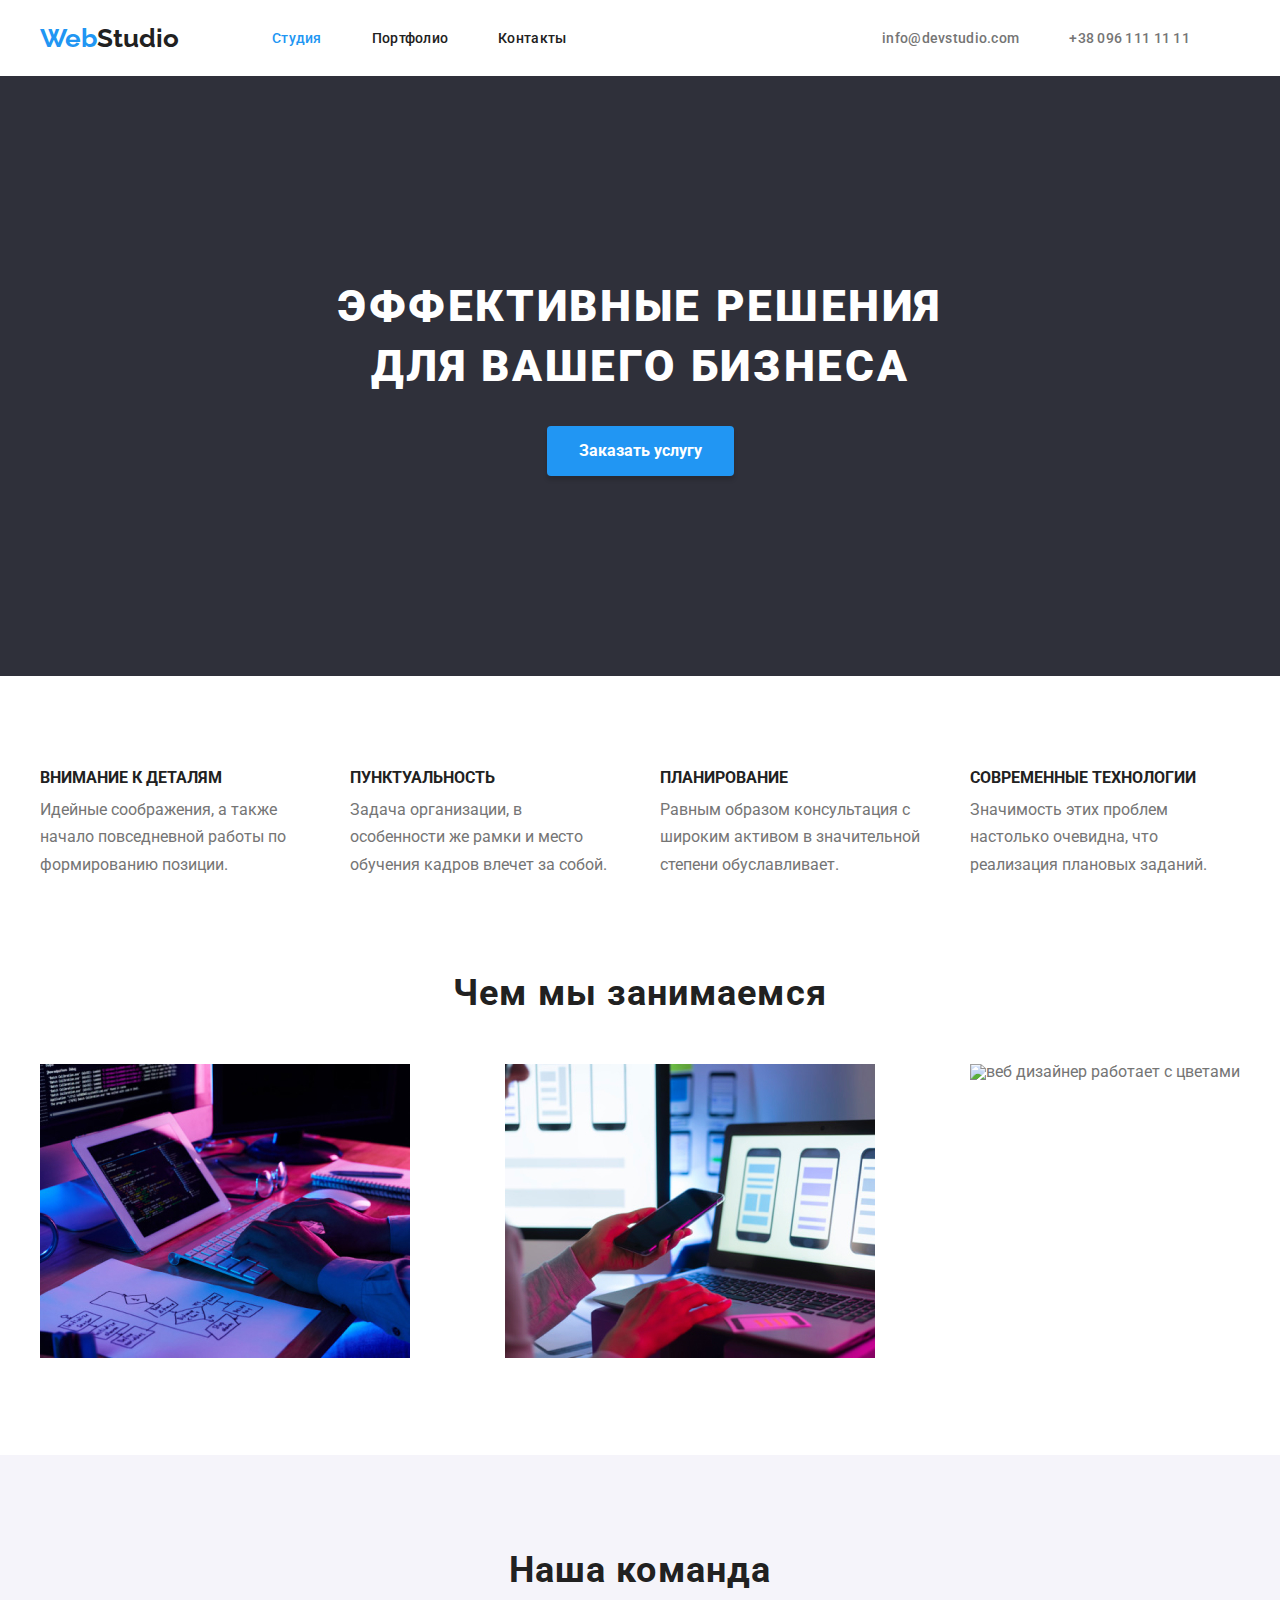
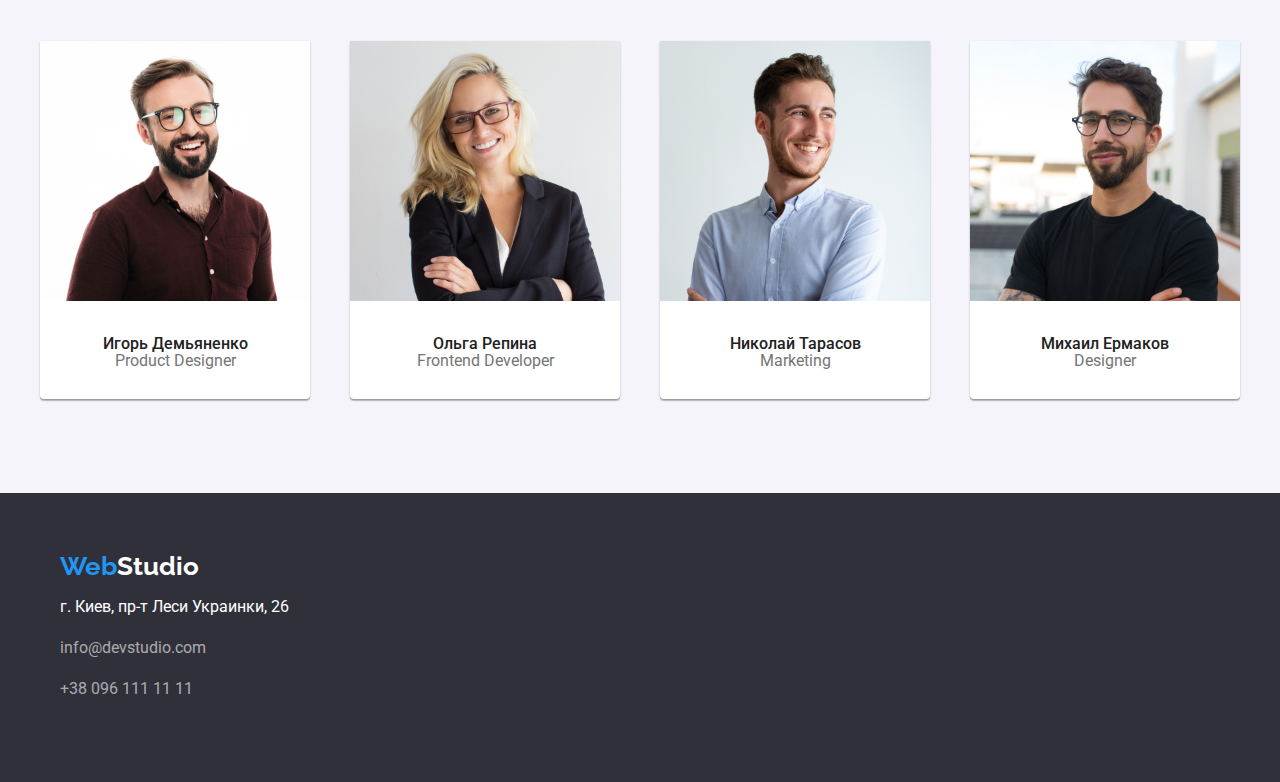
==== index.html @ 46d7d1af "push me, and then just touch me, till i can get my satisfaction" ====
<!DOCTYPE html>
<html lang="ru">
  <head>
    <meta charset="UTF-8" />
    <meta name="viewport" content="width=device-width, initial-scale=1.0" />
    <title>WebStudio</title>
    <link rel="stylesheet" href="./css/reset.css" />
    <link rel="stylesheet" href="./css/style.css" />
    <link
      href="https://fonts.googleapis.com/css2?family=Raleway:wght@700&display=swap"
      rel="stylesheet"
    />
    <link
      href="https://fonts.googleapis.com/css2?family=Roboto:wght@400;500;700;900&display=swap"
      rel="stylesheet"
    />
  </head>
  <body>
    <!--  HEADER -->
    <header class="header">
      <div class="container">
        <nav class="navigation">
          <a href="./index.html" class="logo"
            >Web<span class="logo-header">Studio</span></a
          >
          <ul class="navigation-menu">
            <li class="menu-item">
              <a href="./index.html" class="navigation-menu-link active"
                >Студия</a
              >
            </li>
            <li class="menu-item">
              <a href="./portfolio.html" class="navigation-menu-link"
                >Портфолио</a
              >
            </li>
            <li class="menu-item">
              <a href="" class="navigation-menu-link">Контакты</a>
            </li>
          </ul>
        </nav>
        <div class="contacts">
          <a href="mailto:info@devstudio.com" class="contacts-link"
            >info@devstudio.com</a
          >
          <a href="tel:+38 096 111 11 11" class="contacts-link"
            >+38 096 111 11 11</a
          >
        </div>
      </div>
    </header>
    <!-- Герой с кнопкой -->
    <main class="main">
      <section class="section-hero">
        <div class="container">
          <h1 class="hero-text">Эффективные решения для вашего бизнеса</h1>
          <button type="button" class="button-hero">Заказать услугу</button>
        </div>
      </section>
      <!-- Особенности -->
      <section class="section">
        <div class="container features">
          <h2 class="hide-text">Особенности</h2>
          <ul class="features-list">
            <li>
              <h3 class="features-title">Внимание к деталям</h3>
              <p class="features-text">
                Идейные соображения, а также начало повседневной работы по
                формированию позиции.
              </p>
            </li>
            <li>
              <h3 class="features-title">Пунктуальность</h3>
              <p class="features-text">
                Задача организации, в особенности же рамки и место обучения
                кадров влечет за собой.
              </p>
            </li>
            <li>
              <h3 class="features-title">Планирование</h3>
              <p class="features-text">
                Равным образом консультация с широким активом в значительной
                степени обуславливает.
              </p>
            </li>
            <li>
              <h3 class="features-title">Современные технологии</h3>
              <p class="features-text">
                Значимость этих проблем настолько очевидна, что реализация
                плановых заданий.
              </p>
            </li>
          </ul>
        </div>
      </section>
      <!-- Чем мы занимаемся (3 фото) -->
      <section class="section-business">
        <div class="container">
          <h2 class="section-name">Чем мы занимаемся</h2>
          <ul class="business">
            <li>
              <img
                src="./images/Programer.jpg"
                alt="идёт работа програмиста"
                width="370"
              />
            </li>
            <li>
              <img
                src="./images/UI UX.jpg"
                alt="разработка мобильныx приложений"
                width="370"
              />
            </li>
            <li>
              <img
                src="./images/веб-дизайн.jpg"
                alt="веб дизайнер работaет с цветами"
                width="370"
              />
            </li>
          </ul>
        </div>
      </section>
      <!-- Наша Команда -->
      <section class="section-team">
        <div class="container">
          <h2 class="section-name">Наша команда</h2>
          <ul class="our-team-list">
            <li class="our-team-item">
              <img
                src="./images/ПростоИгорь.jpg"
                alt="Игорь, продакт дизайнер"
                width="270"
              />
              <div class="our-team-block">
                <h3 class="team-name">Игорь Демьяненко</h3>
                <p>Product Designer</p>
              </div>
            </li>
            <li class="our-team-item">
              <img
                src="./images/Репина.jpg"
                alt="Ольга, фронтенд разработчик"
                width="270"
              />
              <div class="our-team-block">
                <h3 class="team-name">Ольга Репина</h3>
                <p>Frontend Developer</p>
              </div>
            </li>
            <li class="our-team-item">
              <img
                src="./images/Тарасов.jpg"
                alt="Николай, маркетолог"
                width="270"
              />
              <div class="our-team-block">
                <h3 class="team-name">Николай Тарасов</h3>
                <p>Marketing</p>
              </div>
            </li>
            <li class="our-team-item">
              <img
                src="./images/Ерамков.jpg"
                alt="Михаил, дизайнер"
                width="270"
              />
              <div class="our-team-block">
                <h3 class="team-name">Михаил Ермаков</h3>
                <p>Designer</p>
              </div>
            </li>
          </ul>
        </div>
      </section>
    </main>
    <!-- FOOTER -->
    <footer class="footer">
      <div class="container">
        <a href="./index.html" class="logo"
          >Web<span class="logo-footer">Studio</span></a
        >
        <address>
          <ul>
            <li>
              <a href="" class="footer-address"
                >г. Киев, пр-т Леси Украинки, 26</a
              >
              <br />
            </li>
            <li>
              <a href="mailto:info@devstudio.com" class="footer-contacts"
                >info@devstudio.com</a
              >
              <br />
            </li>
            <li>
              <a href="tel:+38 096 111 11 11" class="footer-contacts"
                >+38 096 111 11 11</a
              >
              <br />
            </li>
          </ul>
        </address>
      </div>
    </footer>
  </body>
</html>
---- css/style.css ----
/* Сохраняем палитру цветов */

:root {
  --primary-text-color: #757575;
  --title-text-color: #212121;
  --accent-color: #2196f3;
  --background-color: #2f303a;
  --background-team-color: rgba(245, 244, 250, 1);
  --primary-white-color: #ffffff;
  --contacts-text-color: rgba(117, 117, 117, 1);
  --footer-address-color: rgba(255, 255, 255, 0.6);
}

body {
  color: var(--primary-text-color);
  font-family: Roboto, sans-serif;
}

a {
  text-decoration: none;
  color: var(--title-text-color);
}

.container {
  max-width: 1200px;
  margin: 0 auto;
}

.section-name {
  font-family: "Roboto", sans-serif;
  font-weight: 700;
  font-size: 36px;
  line-height: 42px;
  text-align: center;
  letter-spacing: 0.03em;
  color: var(--title-text-color);
  margin-bottom: 50px;
}

/* HEADER */

.header {
  padding: 25px 0px;
}

.header .container {
  display: flex;
  justify-content: space-between;
  align-items: center;
}

.logo {
  font-family: "Raleway", sans-serif;
  font-weight: 700;
  font-size: 26px;
  text-decoration: none;
  margin-right: 93px;
  color: var(--accent-color);
}

.logo-header {
  color: var(--title-text-color);
}

.navigation {
  display: flex;
  align-items: center;
}

.menu-item {
  margin-right: 50px;
}

.navigation-menu {
  display: flex;
  text-decoration: none;
}

.navigation-menu-link {
  font-family: "Roboto", sans-serif;
  font-weight: 500;
  font-size: 14px;
  letter-spacing: 0.02em;
  text-decoration: none;
  color: #212121;
  transition: 0.4s;
}
.navigation-menu-link:hover,
.navigation-menu-link:focus {
  color: #2196f3;
}

.contacts {
  display: flex;
}

.contacts-link {
  font-family: "Roboto", sans-serif;
  font-weight: 500;
  font-size: 14px;
  letter-spacing: 0.02em;
  text-decoration: none;
  color: #757575;
  margin-right: 50px;
  transition: 0.4s;
}

.contacts-link:hover,
.contacts-link:focus {
  color: var(--accent-color);
}

.active {
  color: var(--accent-color);
}

/* Герой с кнопкой */
.section-hero {
  background-color: #2f303a;
  text-align: center;
  padding: 200px 0;
}
.hero-text {
  font-family: "Roboto", sans-serif;
  font-weight: 900;
  font-size: 44px;
  line-height: 60px;
  letter-spacing: 0.06em;
  text-transform: uppercase;
  color: rgb(255, 255, 255);
  display: flex;
  max-width: 696px;
  margin: 0 auto;
  justify-content: center;
  margin-bottom: 30px;
}
.button-hero {
  font-family: "Roboto", sans-serif;
  font-weight: 700;
  font-size: 16px;
  line-height: 30px;
  background-color: #2196f3;
  color: #ffffff;
  border-radius: 4px;
  box-shadow: 0px 4px 4px rgba(0, 0, 0, 0.15);
  border: none;
  padding: 10px 32px;
}

/* Особенности */

.hide-text {
  display: none;
}

.features {
  padding: 94px 0px;
}

.features-list {
  display: flex;
  box-sizing: border-box;
  justify-content: space-between;
}

.features-title {
  display: flex;
  color: var(--title-text-color);
  font-weight: 700;
  padding-bottom: 10px;
  text-transform: uppercase;
}

.features-text {
  display: flex;
  font-weight: 400;
  max-width: 270px;
  line-height: 1.71;
}

/* Чем мы занимаемся (3 фото) */

.section-business {
  padding-bottom: 94px;
}

.business {
  display: flex;
  justify-content: space-between;
  flex-wrap: wrap;
}

/* Наша Команда */
.section-team {
  background-color: var(--background-team-color);
  padding: 94px 0;
}

.our-team-list {
  display: flex;
  justify-content: space-between;
}

.our-team-item {
  background-color: var(--primary-white-color);
  box-shadow: 0px 1px 3px rgba(0, 0, 0, 0.12), 0px 1px 1px rgba(0, 0, 0, 0.14),
    0px 2px 1px rgba(0, 0, 0, 0.2);
  border-radius: 0px 0px 4px 4px;
}

.our-team-block {
  padding: 30px 60px;
  text-align: center;
}
.team-name {
  font-weight: 500;
  font-size: 16px;
  line-height: 19px;
  color: var(--title-text-color);
}

/* FOOTER */

.footer {
  background-color: var(--background-color);
  max-width: 1600px;
  padding: 60px;
}

.logo-footer {
  color: var(--primary-white-color);
}

.footer-address {
  display: block;
  color: var(--primary-white-color);
  margin-bottom: 9px;
  margin-top: 20px;
}

.footer-contacts {
  display: block;
  color: var(--footer-address-color);
  margin-bottom: 9px;
}

/* PORTFOLIO!!!! */

/* Buttons (кнопки ul flex, center), на картинки внизу (display flex, justify-content:space-between). Выставить паддинги и маржины  */
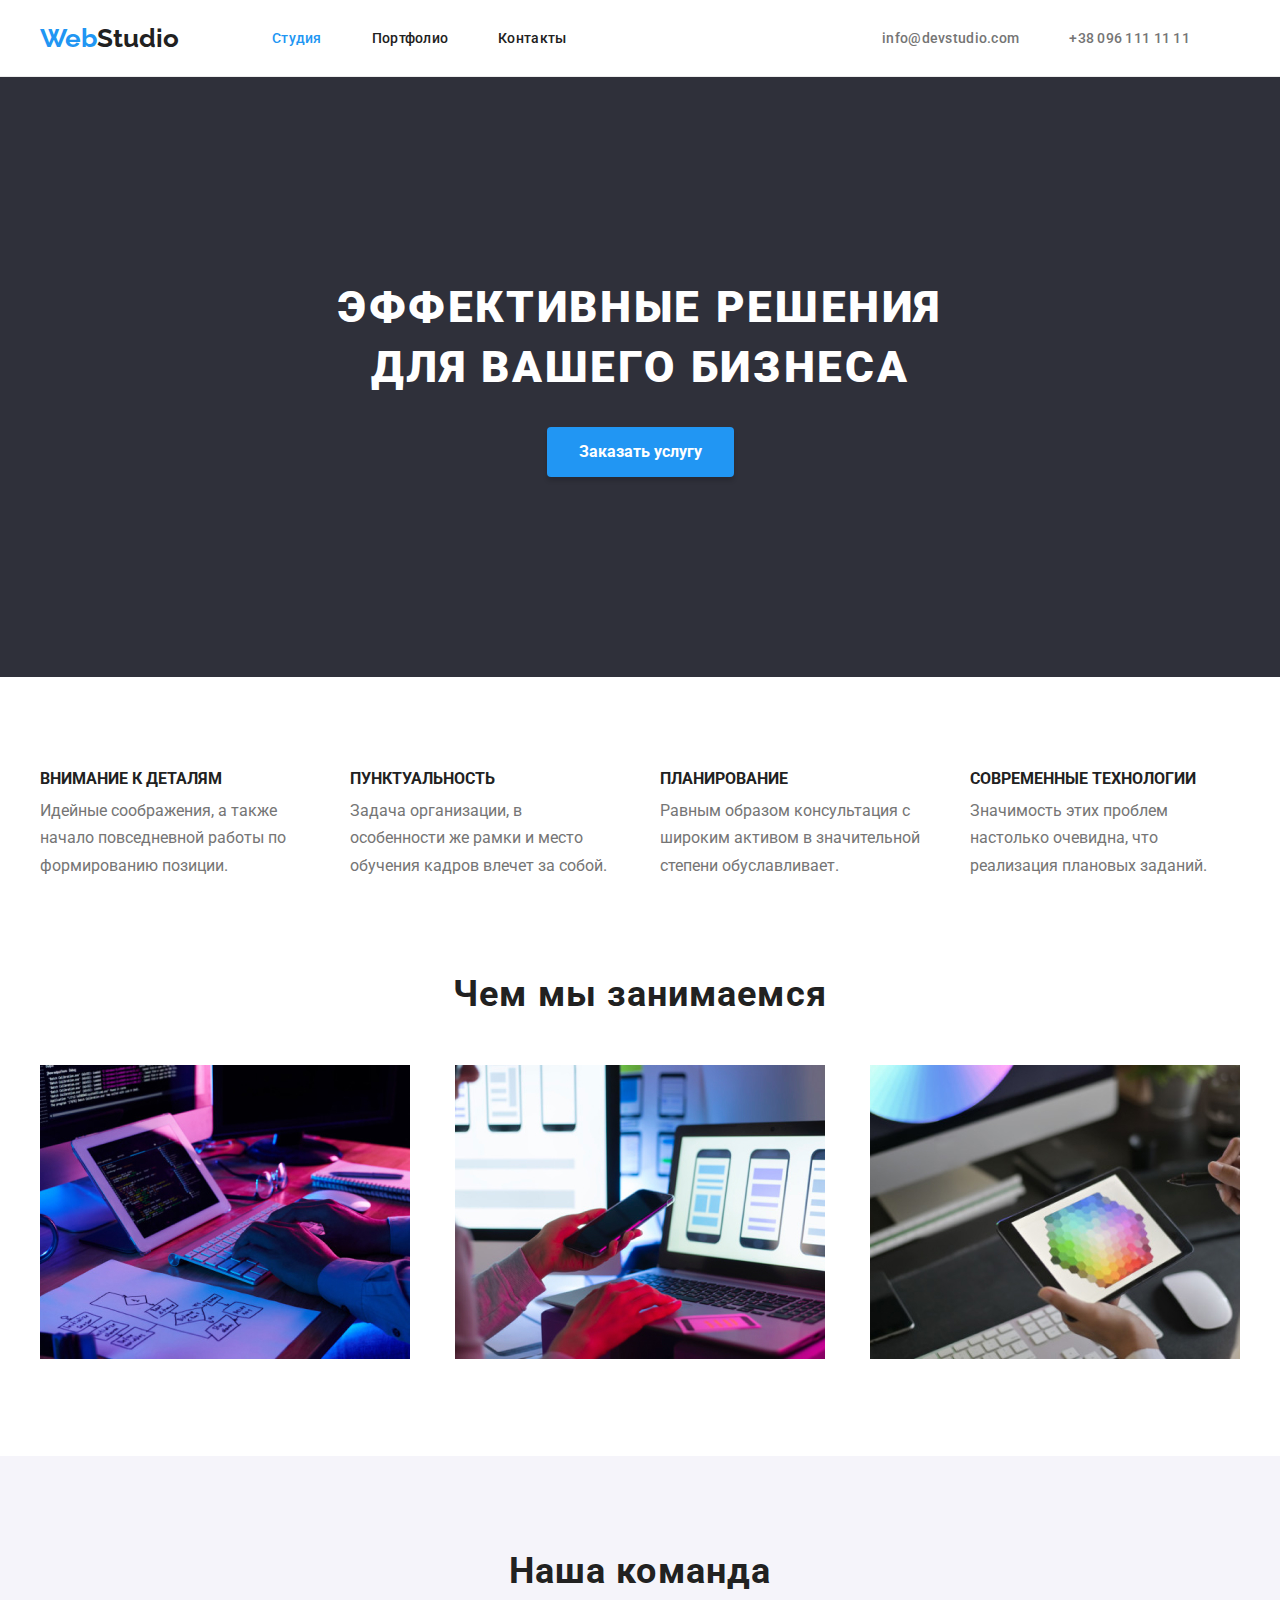
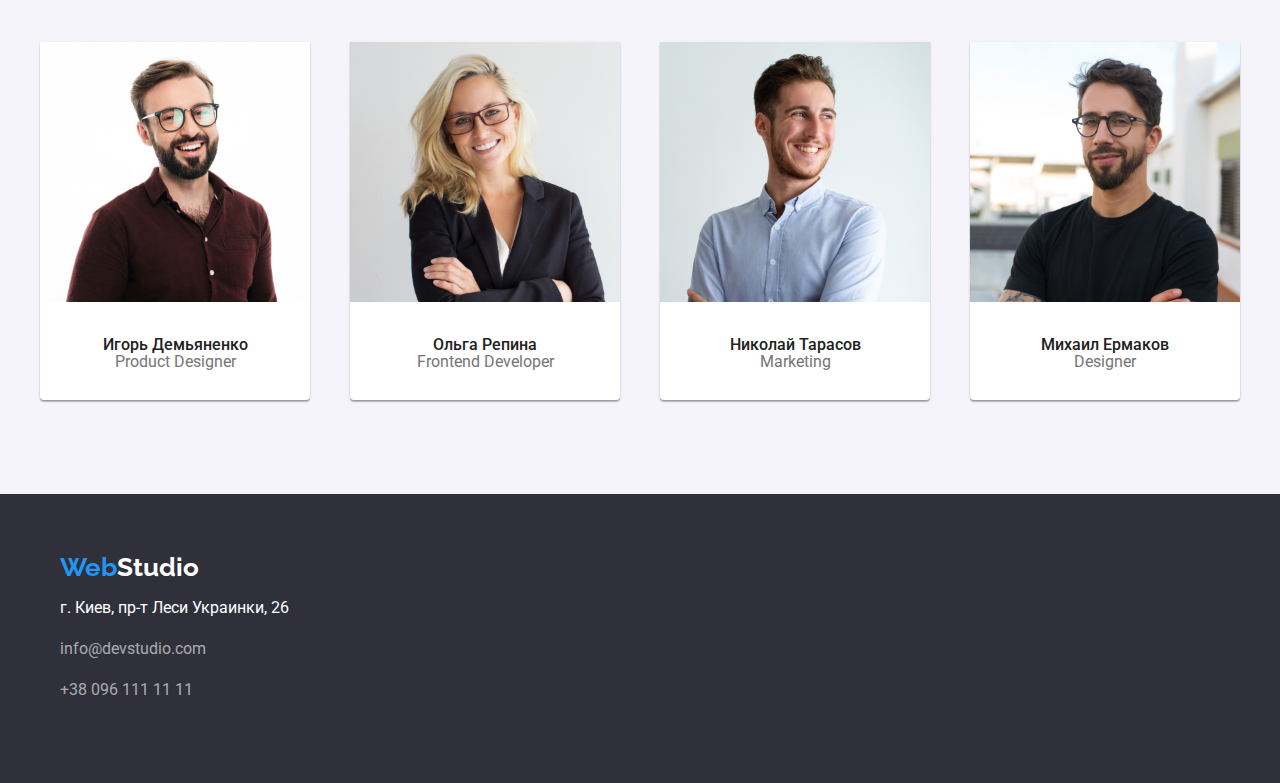
==== commit 49583e19: "photo path updated" ====
--- a/index.html
+++ b/index.html
@@ -107,14 +107,14 @@
             </li>
             <li>
               <img
-                src="./images/UI UX.jpg"
+                src="./images/UI-UX.jpg"
                 alt="разработка мобильныx приложений"
                 width="370"
               />
             </li>
             <li>
               <img
-                src="./images/веб-дизайн.jpg"
+                src="./images/web-designer.jpg"
                 alt="веб дизайнер работaет с цветами"
                 width="370"
               />
--- a/css/style.css
+++ b/css/style.css
@@ -247,3 +247,66 @@
 /* PORTFOLIO!!!! */
 
 /* Buttons (кнопки ul flex, center), на картинки внизу (display flex, justify-content:space-between). Выставить паддинги и маржины  */
+.header {
+  border-bottom: 1px solid #ececec;
+}
+
+.filter-button-list {
+  display: flex;
+  justify-content: center;
+}
+
+.project {
+  padding: 94px 0;
+}
+
+.filter-button:hover {
+  background-color: var(--accent-color);
+  color: var(--primary-white-color);
+  box-shadow: 0px 3px 1px rgba(0, 0, 0, 0.1), 0px 1px 2px rgba(0, 0, 0, 0.08),
+    0px 2px 2px rgba(0, 0, 0, 0.12);
+}
+
+.filter-button {
+  margin: 0 4px;
+  background: var(--background-team-color);
+  border-radius: 4px;
+  padding: 6px 22px;
+  border: none;
+}
+
+.filter-button {
+  font-size: 16px;
+  font-weight: 500;
+  line-height: 26px;
+}
+
+/* list of cells */
+
+.portfolio-name {
+  font-weight: 700;
+  font-size: 18px;
+  line-height: 36px;
+  letter-spacing: 0.06;
+  color: var(--title-text-color);
+  padding: 0 24px;
+  text-align: left;
+}
+.portfolio-text {
+  font-size: 16px;
+  line-height: 30px;
+  letter-spacing: 0.03em;
+  margin-bottom: 20px;
+  padding: 0 24px;
+  text-align: left;
+}
+.portfolio-list {
+  display: flex;
+  justify-content: space-between;
+  flex-wrap: wrap;
+  padding: 30px 30px;
+}
+.portfolio-item {
+  margin-top: 30px;
+  border: 1px solid rgba(238, 238, 238, 1);
+}
